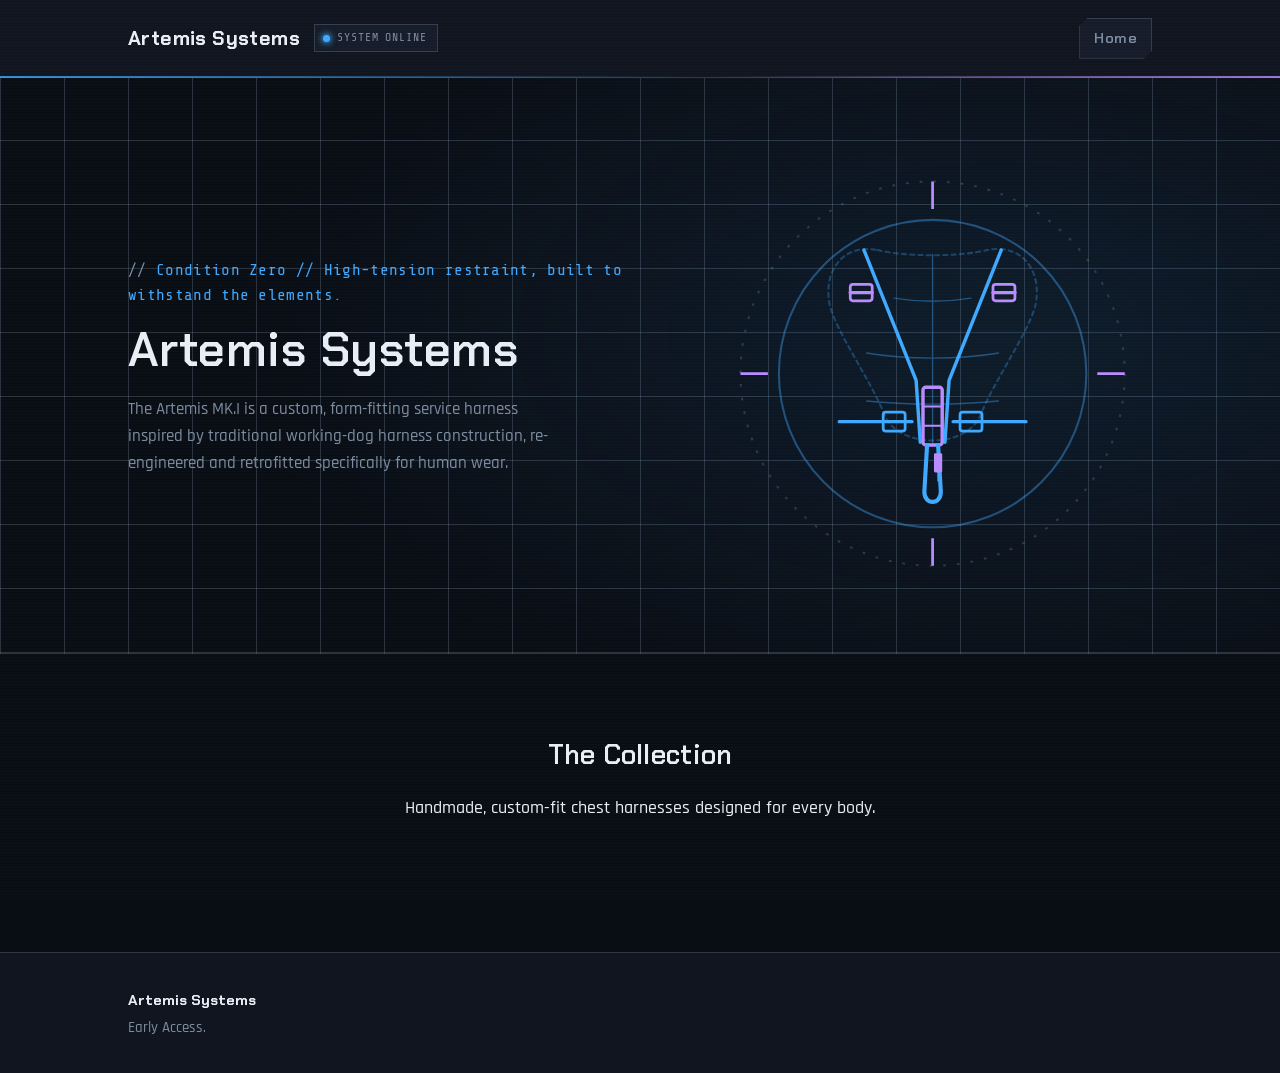
==== home.html @ 8e4c09a4 "Create home.html" ====
<!DOCTYPE html>
<html lang="en">
<head>
<meta charset="UTF-8">
<meta name="viewport" content="width=device-width, initial-scale=1.0">
<title>Artemis Systems</title>
<link rel="stylesheet" href="styles.css">
</head>
<body>

<header class="site-header">
  <div class="wrap">
    <div class="brand-group">
      <a href="index.html" class="brand" data-brand>Artemis Systems</a>
      <span class="status-pill"><span class="dot"></span>SYSTEM ONLINE</span>
    </div>
    <nav class="site-nav">
      <a href="index.html">Home</a>
      <!--<a href="pricing">Pricing</a>-->
      <!--<a href="calendar">Calendar</a>-->
    </nav>
  </div>
</header>

<section class="hero">
  <div class="wrap">
    <div class="hero-text">
      <p class="tagline" id="tagline"></p>
      <h1 id="business-name">Artemis Systems</h1>
      <p class="description" id="description"></p>
      <div class="cta-row">
        <!--<a class="btn primary" href="tel:" id="call-btn">Call now</a>
        <a class="btn secondary" href="pricing.html">See pricing</a>-->
      </div>
    </div>
    <div class="hero-art" id="hero-art"></div>
  </div>
</section>

  <!-- The script reads this block framework and fills the container -->
<section class="product-gallery" id="seasonalGallery">
  <div class="gallery-header">
    <h2 class="gallery-title" id="galleryTitle">The Collection</h2>
    <p class="gallery-subtitle" id="gallerySubtitle">Handmade, custom-fit chest harnesses designed for every body.</p>
  </div>

  <!-- JavaScript injects dynamic items strictly inside this wrapper -->
  <div class="gallery-container" id="galleryContainer"></div>
</section>

<footer class="site-footer">
  <div class="wrap">
    <div class="contact-block">
      <div><strong data-brand>Artemis MK 1</strong></div>
      <!--<div>Phone: <a href="tel:" data-phone></a></div>
      <div>Email: <a href="mailto:" data-email></a></div>
      <div data-address></div>-->
      <div data-hours></div>
    </div>
  </div>
</footer>

<script src="site.js"></script>
<script>
  initSite().then(({ config, season }) => {
    document.getElementById('tagline').textContent = config.business.tagline[season];
    document.getElementById('business-name').textContent = config.business.name;
    document.getElementById('description').textContent = config.business.description[season];
    document.getElementById('hero-art').innerHTML = heroArt(season);

    const callBtn = document.getElementById('call-btn');
    callBtn.href = `tel:${config.business.phone.replace(/[^\d+]/g, '')}`;

    const row = document.getElementById('service-cards');
    row.innerHTML = config.services[season].map(s => `
      <div class="service-card hud-panel">
        <h3>${s.title}</h3>
        <span class="price mono">${s.price}</span>
        <p>${s.blurb}</p>
      </div>
    `).join('');
  });
</script>

</body>
</html>
---- styles.css ----
@import url('https://fonts.googleapis.com/css2?family=Chakra+Petch:wght@400;500;600;700&family=Rajdhani:wght@400;500;600;700&family=Share+Tech+Mono&display=swap');

/* ---------- Base (shared dark HUD surface) ---------- */
:root {
  --bg: #090D14;
  --surface: #10151F;
  --surface-2: #161C29;
  --ink: #E8EEF5;
  --ink-soft: #7C8CA0;
  --line: rgba(140, 160, 185, 0.25);
}

/* ---------- Per-season accent pairs ---------- */
[data-season="spring"] { --accent: #39FF9E; --accent-2: #FF5FA8; }
[data-season="summer"] { --accent: #00E1FF; --accent-2: #FFC300; }
[data-season="autumn"] { --accent: #FF7A29; --accent-2: #FF3860; }
[data-season="winter"] { --accent: #3FA9FF; --accent-2: #B98CFF; }

* { box-sizing: border-box; }
html { scroll-behavior: smooth; }

body {
  margin: 0;
  background: var(--bg);
  color: var(--ink);
  font-family: 'Rajdhani', sans-serif;
  font-size: 18px;
  font-weight: 500;
  line-height: 1.55;
  position: relative;
}

/* faint CRT scanline overlay, purely decorative */
body::before {
  content: "";
  position: fixed;
  inset: 0;
  pointer-events: none;
  z-index: 999;
  background: repeating-linear-gradient(
    to bottom,
    rgba(255, 255, 255, 0.015) 0px,
    rgba(255, 255, 255, 0.015) 1px,
    transparent 1px,
    transparent 3px
  );
}

h1, h2, h3 {
  font-family: 'Chakra Petch', sans-serif;
  font-weight: 600;
  margin: 0 0 0.4em 0;
  color: var(--ink);
  letter-spacing: 0.01em;
}

.mono {
  font-family: 'Share Tech Mono', monospace;
  letter-spacing: 0.04em;
}

a { color: var(--accent); }

.wrap {
  max-width: 1080px;
  margin: 0 auto;
  padding: 0 28px;
}

/* ---------- Header ---------- */
header.site-header {
  position: relative;
  background: var(--surface);
  border-bottom: 1px solid var(--line);
}

header.site-header::after {
  content: "";
  position: absolute;
  left: 0; right: 0; bottom: -1px;
  height: 2px;
  background: linear-gradient(90deg, var(--accent), transparent 55%, var(--accent-2));
  opacity: 0.8;
}

.site-header .wrap {
  display: flex;
  align-items: center;
  justify-content: space-between;
  padding-top: 18px;
  padding-bottom: 18px;
  gap: 24px;
  flex-wrap: wrap;
}

.brand-group { display: flex; align-items: center; gap: 14px; }

.brand {
  font-family: 'Chakra Petch', sans-serif;
  font-size: 1.25rem;
  font-weight: 700;
  color: var(--ink);
  text-decoration: none;
  letter-spacing: 0.02em;
}

.status-pill {
  display: inline-flex;
  align-items: center;
  gap: 7px;
  font-family: 'Share Tech Mono', monospace;
  font-size: 0.72rem;
  color: var(--ink-soft);
  letter-spacing: 0.08em;
  border: 1px solid var(--line);
  padding: 4px 10px 4px 8px;
  background: var(--surface-2);
}

.status-pill .dot {
  width: 7px;
  height: 7px;
  border-radius: 50%;
  background: var(--accent);
  box-shadow: 0 0 6px 1px var(--accent);
  animation: pulse 2.2s ease-in-out infinite;
}

@keyframes pulse {
  0%, 100% { opacity: 1; }
  50% { opacity: 0.35; }
}

nav.site-nav {
  display: flex;
  gap: 8px;
}

nav.site-nav a {
  color: var(--ink-soft);
  text-decoration: none;
  font-family: 'Chakra Petch', sans-serif;
  font-weight: 600;
  font-size: 0.92rem;
  letter-spacing: 0.03em;
  padding: 8px 14px;
  background: var(--surface-2);
  border: 1px solid var(--line);
  clip-path: polygon(8px 0, 100% 0, 100% calc(100% - 8px), calc(100% - 8px) 100%, 0 100%, 0 8px);
}

nav.site-nav a:hover { color: var(--ink); border-color: var(--accent); }

nav.site-nav a[aria-current="page"] {
  color: var(--accent);
  border-color: var(--accent);
  box-shadow: 0 0 10px -2px var(--accent);
}

/* ---------- Hero ---------- */
.hero {
  padding: 76px 0 60px;
  position: relative;
  background:
    radial-gradient(ellipse 60% 70% at 78% 45%, color-mix(in srgb, var(--accent) 10%, transparent), transparent),
    repeating-linear-gradient(0deg, var(--line) 0, var(--line) 1px, transparent 1px, transparent 64px),
    repeating-linear-gradient(90deg, var(--line) 0, var(--line) 1px, transparent 1px, transparent 64px);
  background-blend-mode: normal;
  opacity: 1;
  border-bottom: 1px solid var(--line);
}

.hero .wrap {
  display: grid;
  grid-template-columns: 1.1fr 0.9fr;
  gap: 48px;
  align-items: center;
}

.hero h1 {
  font-size: clamp(2.1rem, 4vw, 3rem);
  line-height: 1.1;
}

.hero .tagline {
  font-family: 'Share Tech Mono', monospace;
  font-size: 1rem;
  color: var(--accent);
  margin-bottom: 16px;
  letter-spacing: 0.02em;
}

.hero .tagline::before { content: "// "; color: var(--ink-soft); }

.hero p.description {
  max-width: 48ch;
  color: var(--ink-soft);
  font-size: 1.08rem;
}

.hero .cta-row {
  margin-top: 28px;
  display: flex;
  gap: 14px;
  flex-wrap: wrap;
}

.btn {
  display: inline-block;
  padding: 12px 26px;
  text-decoration: none;
  font-family: 'Chakra Petch', sans-serif;
  font-weight: 600;
  font-size: 0.95rem;
  letter-spacing: 0.03em;
  border: 1px solid var(--accent);
  clip-path: polygon(10px 0, 100% 0, 100% calc(100% - 10px), calc(100% - 10px) 100%, 0 100%, 0 10px);
}

.btn.primary {
  background: var(--accent);
  color: var(--bg);
}

.btn.secondary {
  background: transparent;
  color: var(--ink);
  border-color: var(--line);
}

.btn.secondary:hover { border-color: var(--accent); color: var(--accent); }

.hero-art {
  aspect-ratio: 1 / 1;
  display: flex;
  align-items: center;
  justify-content: center;
}

.hero-art svg { width: 100%; height: 100%; }

.hud-ring-rotate {
  animation: spin 50s linear infinite;
}

@keyframes spin {
  from { transform: rotate(0deg); }
  to { transform: rotate(360deg); }
}

/* ---------- Section heading ---------- */
.section-head {
  margin-bottom: 28px;
}

.section-head h2 { font-size: 1.6rem; }

/* ---------- HUD panel (shared card frame) ---------- */
.hud-panel {
  position: relative;
  background: var(--surface);
  border: 1px solid var(--line);
  clip-path: polygon(14px 0, 100% 0, 100% calc(100% - 14px), calc(100% - 14px) 100%, 0 100%, 0 14px);
  padding: 26px 24px;
}

.hud-panel::before,
.hud-panel::after {
  content: "";
  position: absolute;
  width: 16px;
  height: 16px;
  pointer-events: none;
}

.hud-panel::before {
  top: -1px; left: -1px;
  border-top: 2px solid var(--accent);
  border-left: 2px solid var(--accent);
}

.hud-panel::after {
  bottom: -1px; right: -1px;
  border-bottom: 2px solid var(--accent);
  border-right: 2px solid var(--accent);
}

/* ---------- Gallery ---------- */
/* Gallery Layout */
.product-gallery {
  padding: 40px 20px;
  max-width: 1200px;
  margin: 0 auto;
}

.gallery-container {
  display: grid;
  /* Automatically adjusts column count based on screen width (minimum 280px per item) */
  grid-template-columns: repeat(auto-fill, minmax(280px, 1fr));
  gap: 20px;
}

/* Gallery Item Container */
.gallery-item {
  position: relative;
  overflow: hidden;
  border-radius: 8px;
  box-shadow: 0 4px 6px rgba(0, 0, 0, 0.1);
  aspect-ratio: 1 / 1; /* Keeps images perfectly square. Change to 3 / 4 for portrait rows */
  background-color: #f9f9f9;
}

/* Image Styles */
.gallery-img {
  width: 100%;
  height: 100%;
  object-fit: cover;
  transition: transform 0.5s ease;
}

/* Hover Overlay Effect */
.gallery-overlay {
  position: absolute;
  top: 0;
  left: 0;
  width: 100%;
  height: 100%;
  background: rgba(0, 0, 0, 0.6); /* Semi-transparent dark background */
  display: flex;
  flex-direction: column;
  justify-content: center;
  align-items: center;
  opacity: 0;
  transition: opacity 0.3s ease;
  padding: 20px;
  box-sizing: border-box;
  text-align: center;
}

/* Typography & Button inside Overlay */
.product-title {
  color: #fff;
  font-size: 1.25rem;
  margin-bottom: 5px;
}

.product-price {
  color: #e0e0e0;
  font-size: 1rem;
  margin-bottom: 15px;
}

.view-btn {
  display: inline-block;
  padding: 8px 16px;
  background-color: #fff;
  color: #333;
  text-decoration: none;
  font-weight: bold;
  border-radius: 4px;
  transition: background-color 0.2s ease, color 0.2s ease;
}

.view-btn:hover {
  background-color: #333;
  color: #fff;
}

/* Interactive Hover States */
.gallery-item:hover .gallery-overlay {
  opacity: 1; /* Reveals the text overlay */
}

.gallery-item:hover .gallery-img {
  transform: scale(1.05); /* Subtle zoom effect on the image */
}

/* ==========================================================================
   DYNAMIC RECONFIGURABLE VARIABLES (Updated via config.json)
   ========================================================================== */
:root {
  --gallery-accent: #ffb7c5;       /* Default Fallback (Spring Blossom Pink) */
  --gallery-text: #ffffff;
  --gallery-overlay-bg: rgba(20, 20, 20, 0.85);
  --gallery-btn-bg: var(--gallery-accent);
  --gallery-btn-text: #ffffff;
}

/* ==========================================================================
   GALLERY ARCHITECTURE & BADGES
   ========================================================================== */
.product-gallery {
  padding: 80px 20px;
  max-width: 1200px;
  margin: 0 auto;
}

.gallery-header {
  text-align: center;
  margin-bottom: 50px;
}

.gallery-container {
  display: grid;
  grid-template-columns: repeat(auto-fill, minmax(280px, 1fr));
  gap: 30px;
}

.gallery-item {
  position: relative;
  overflow: hidden;
  border-radius: 12px;
  aspect-ratio: 1 / 1;
  background-color: #1a1a1a;
  box-shadow: 0 10px 25px -5px rgba(0, 0, 0, 0.15);
}

.gallery-img {
  width: 100%;
  height: 100%;
  object-fit: cover;
  transition: transform 0.6s cubic-bezier(0.16, 1, 0.3, 1);
}

/* Badge Positioning Frame */
.item-badges {
  position: absolute;
  top: 15px;
  left: 15px;
  z-index: 10;
  display: flex;
  flex-direction: column;
  gap: 6px;
  pointer-events: none; /* Allows hover triggers to pass straight through */
}

/* Universal Badge Styling */
.badge {
  padding: 4px 10px;
  font-size: 0.75rem;
  font-weight: 700;
  text-transform: uppercase;
  letter-spacing: 1px;
  border-radius: 4px;
  color: #fff;
  box-shadow: 0 2px 4px rgba(0,0,0,0.2);
}

/* Specific Badge Modifiers hooked into Theme Accent colors */
.badge-stock { background-color: #10b981; } /* Crisp Green */
.badge-type { background-color: #3b82f6; }  /* Royal Blue */
.badge-limited { background-color: var(--gallery-accent); } /* Linked directly to dynamic seasonal accent! */

/* Interactive Hover Popover Overlays */
.gallery-overlay {
  position: absolute;
  top: 0;
  left: 0;
  width: 100%;
  height: 100%;
  background: var(--gallery-overlay-bg);
  display: flex;
  flex-direction: column;
  justify-content: center;
  align-items: center;
  opacity: 0;
  padding: 30px;
  box-sizing: border-box;
  text-align: center;
  transition: opacity 0.4s ease;
  z-index: 5;
}

.product-title {
  color: var(--gallery-text);
  font-size: 1.4rem;
  font-weight: 600;
  margin: 0 0 4px 0;
}

.product-tag {
  color: var(--gallery-accent);
  font-size: 0.85rem;
  font-weight: 700;
  text-transform: uppercase;
  letter-spacing: 1.5px;
  margin: 0 0 8px 0;
}

.product-price {
  color: var(--gallery-text);
  font-size: 1.2rem;
  font-weight: 500;
  margin-bottom: 20px;
  opacity: 0.9;
}

.view-btn {
  display: inline-block;
  padding: 10px 22px;
  background-color: var(--gallery-btn-bg);
  color: var(--gallery-btn-text);
  text-decoration: none;
  font-weight: 600;
  font-size: 0.9rem;
  border-radius: 6px;
  border: 1px solid var(--gallery-accent);
  transition: transform 0.2s ease;
}

.view-btn:hover {
  transform: translateY(-2px);
}

/* Hover Reveals */
.gallery-item:hover .gallery-overlay { opacity: 1; }
.gallery-item:hover .gallery-img { transform: scale(1.06); }


/* ---------- Service cards ---------- */
.services { padding: 8px 0 64px; }

.card-row {
  display: grid;
  grid-template-columns: repeat(3, 1fr);
  gap: 22px;
}

.service-card h3 { font-size: 1.15rem; margin-bottom: 10px; }

.service-card .price {
  font-family: 'Share Tech Mono', monospace;
  font-weight: 400;
  color: var(--accent);
  font-size: 0.85rem;
  display: inline-block;
  margin-bottom: 12px;
  padding: 3px 9px;
  border: 1px solid var(--line);
  background: var(--surface-2);
}

.service-card p {
  color: var(--ink-soft);
  font-size: 0.98rem;
  margin: 0;
}

/* ---------- Footer ---------- */
footer.site-footer {
  border-top: 1px solid var(--line);
  background: var(--surface);
  padding: 36px 0 30px;
}

footer .wrap {
  display: flex;
  justify-content: space-between;
  flex-wrap: wrap;
  gap: 20px;
  font-size: 0.92rem;
  color: var(--ink-soft);
}

footer .contact-block div { margin-bottom: 4px; }
footer .contact-block strong { color: var(--ink); font-family: 'Chakra Petch', sans-serif; }

/* ---------- Pricing page ---------- */
.pricing-section { padding: 56px 0 72px; }

.plan-row {
  display: grid;
  grid-template-columns: repeat(3, 1fr);
  gap: 22px;
}

.plan-card {
  display: flex;
  flex-direction: column;
}

.plan-card.featured {
  border-color: var(--accent);
  box-shadow: 0 0 24px -8px var(--accent);
}

.plan-card .plan-name {
  font-family: 'Share Tech Mono', monospace;
  color: var(--ink-soft);
  font-size: 0.85rem;
  margin-bottom: 10px;
  letter-spacing: 0.04em;
}

.plan-card .plan-price {
  font-family: 'Chakra Petch', sans-serif;
  font-weight: 700;
  font-size: 2.1rem;
  color: var(--ink);
  margin-bottom: 2px;
}

.plan-card .plan-period {
  font-family: 'Share Tech Mono', monospace;
  color: var(--ink-soft);
  font-size: 0.82rem;
  margin-bottom: 18px;
}

.plan-card .plan-details {
  color: var(--ink-soft);
  font-size: 0.98rem;
  flex-grow: 1;
}

.plan-card .badge {
  align-self: flex-start;
  background: var(--accent);
  color: var(--bg);
  font-family: 'Share Tech Mono', monospace;
  font-size: 0.72rem;
  padding: 3px 10px;
  margin-bottom: 14px;
  letter-spacing: 0.04em;
}

/* ---------- Calendar page ---------- */
.calendar-section { padding: 56px 0 72px; }

.month-row {
  display: grid;
  grid-template-columns: repeat(3, 1fr);
  gap: 22px;
}

.month-card h3 {
  font-size: 1.1rem;
  border-bottom: 1px solid var(--line);
  padding-bottom: 12px;
  margin-bottom: 14px;
  color: var(--accent);
}

.month-card ul { margin: 0; padding: 0; list-style: none; }

.month-card li {
  padding: 8px 0;
  border-bottom: 1px dashed var(--line);
  color: var(--ink-soft);
  font-size: 0.98rem;
}

.month-card li::before { content: "› "; color: var(--accent); }
.month-card li:last-child { border-bottom: none; }

/* ---------- Responsive ---------- */
@media (max-width: 780px) {
  .hero .wrap { grid-template-columns: 1fr; }
  .hero-art { max-width: 260px; margin: 0 auto; }
  .card-row, .plan-row, .month-row { grid-template-columns: 1fr; }
  nav.site-nav { gap: 6px; flex-wrap: wrap; }
  footer .wrap { flex-direction: column; }
}

/* ---------- Reduced motion ---------- */
@media (prefers-reduced-motion: reduce) {
  html { scroll-behavior: auto; }
  .status-pill .dot { animation: none; }
  .hud-ring-rotate { animation: none; }
}

/* ---------- Focus visibility ---------- */
a:focus-visible, .btn:focus-visible {
  outline: 2px solid var(--accent);
  outline-offset: 2px;
}
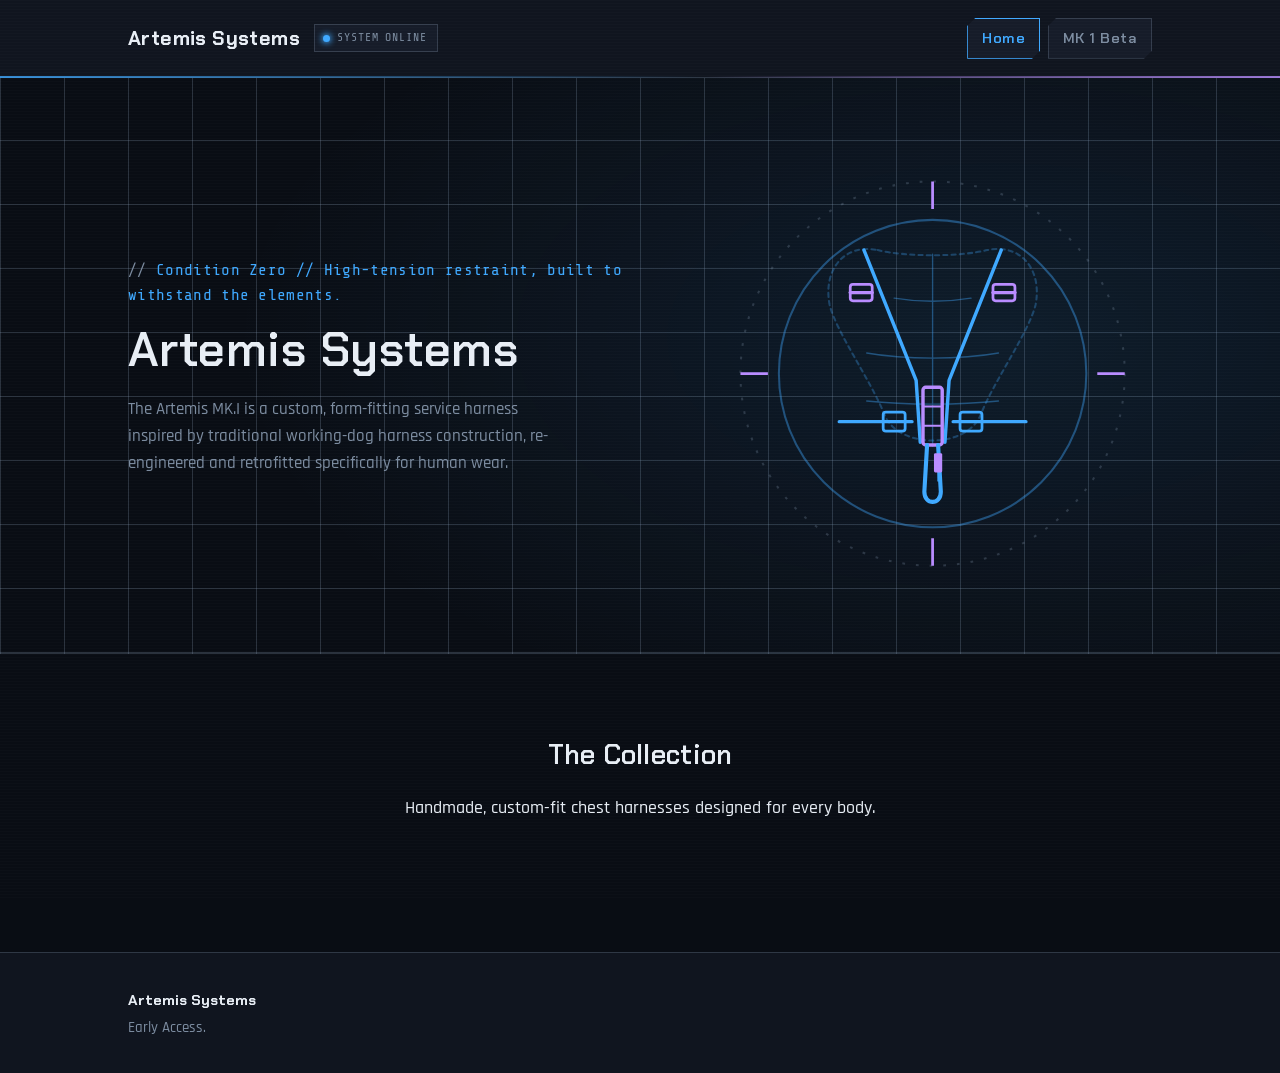
==== commit cab1066d: "Update home.html" ====
--- a/home.html
+++ b/home.html
@@ -11,13 +11,12 @@
 <header class="site-header">
   <div class="wrap">
     <div class="brand-group">
-      <a href="index.html" class="brand" data-brand>Artemis Systems</a>
+      <a href="/home" class="brand" data-brand></a>
       <span class="status-pill"><span class="dot"></span>SYSTEM ONLINE</span>
     </div>
     <nav class="site-nav">
-      <a href="index.html">Home</a>
-      <!--<a href="pricing">Pricing</a>-->
-      <!--<a href="calendar">Calendar</a>-->
+      <a href="/home" class="active" aria-current="page">Home</a>
+      <a href="/mk1">MK 1 Beta</a>
     </nav>
   </div>
 </header>
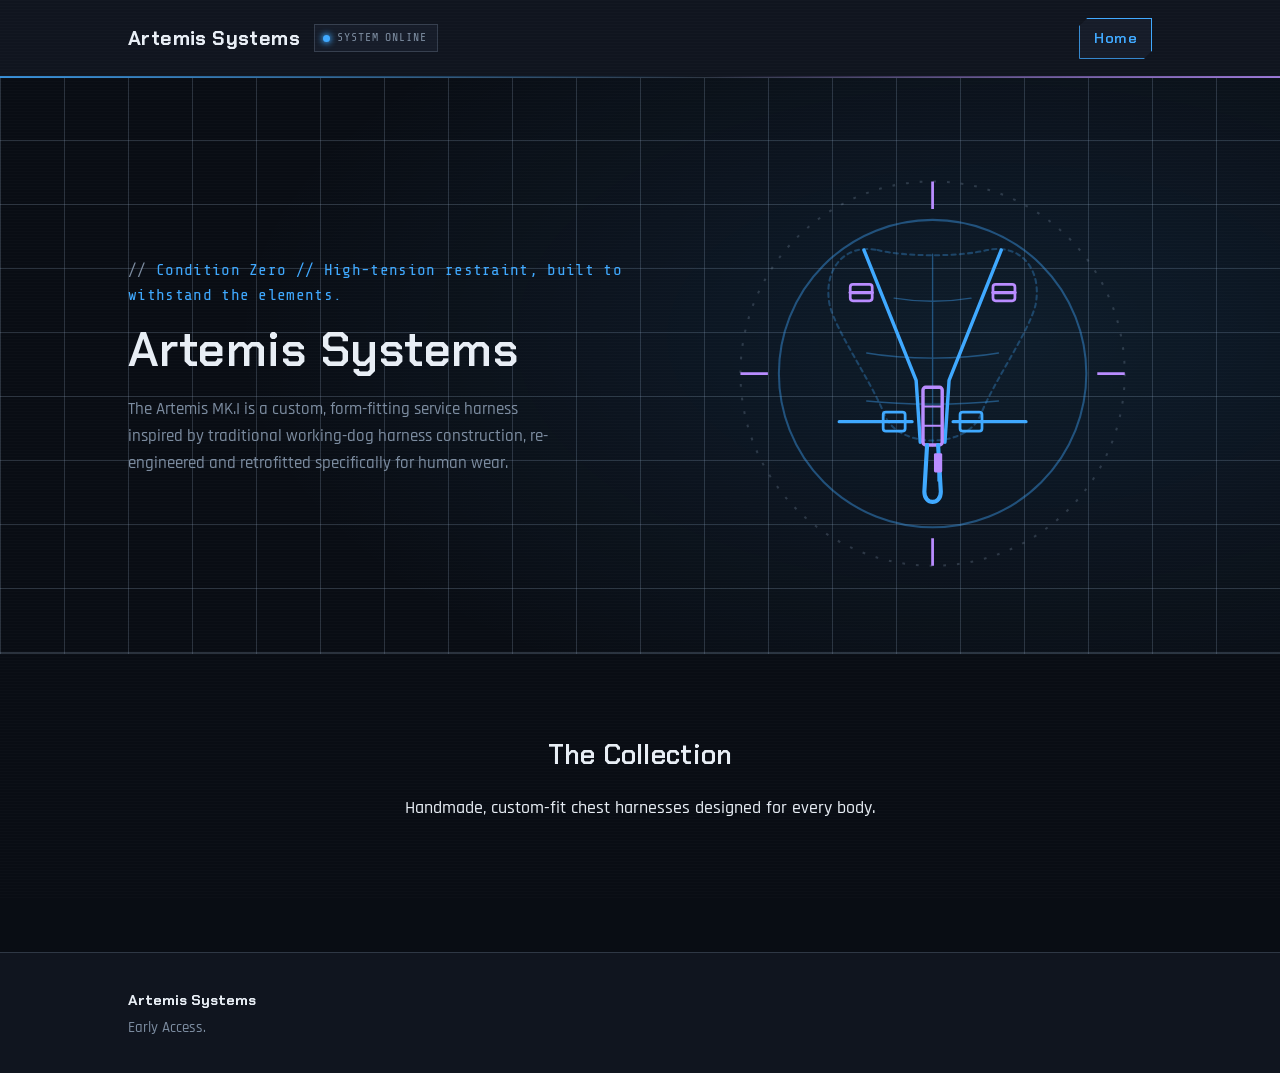
==== commit ab09dd05: "Update home.html" ====
--- a/home.html
+++ b/home.html
@@ -16,7 +16,6 @@
     </div>
     <nav class="site-nav">
       <a href="/home" class="active" aria-current="page">Home</a>
-      <a href="/mk1">MK 1 Beta</a>
     </nav>
   </div>
 </header>
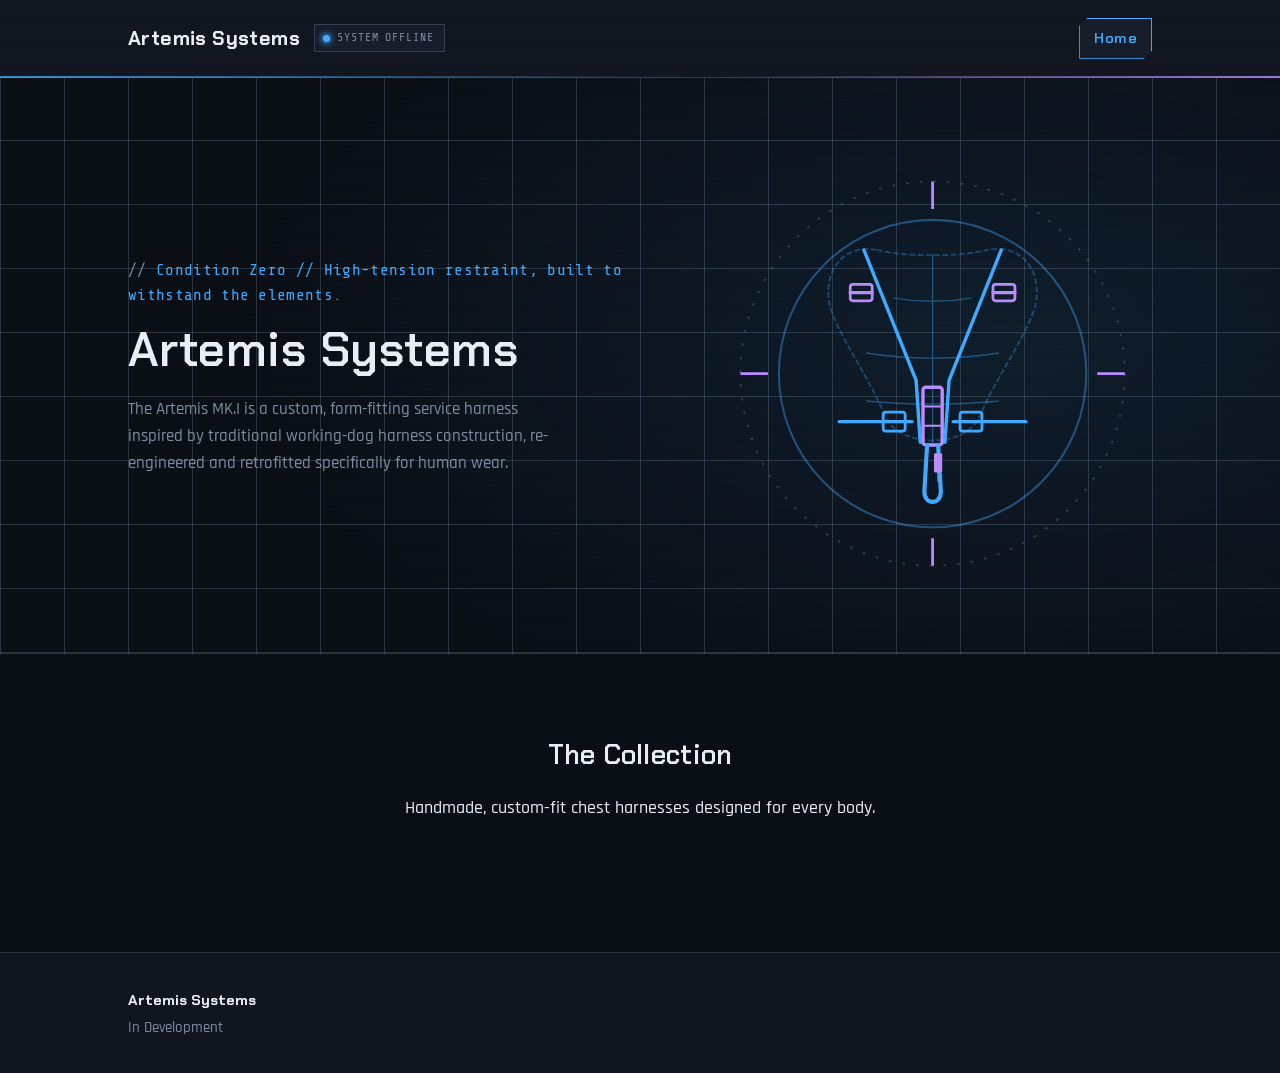
==== commit e085812a: "Update home.html" ====
--- a/home.html
+++ b/home.html
@@ -12,7 +12,7 @@
   <div class="wrap">
     <div class="brand-group">
       <a href="/home" class="brand" data-brand></a>
-      <span class="status-pill"><span class="dot"></span>SYSTEM ONLINE</span>
+      <span class="status-pill"><span class="dot"></span>SYSTEM OFFLINE</span>
     </div>
     <nav class="site-nav">
       <a href="/home" class="active" aria-current="page">Home</a>
--- a/styles.css
+++ b/styles.css
@@ -220,6 +220,9 @@
 .btn.primary {
   background: var(--accent);
   color: var(--bg);
+  display: inline-flex;
+  justify-content: center;
+  align-items: center;
 }
 
 .btn.secondary {
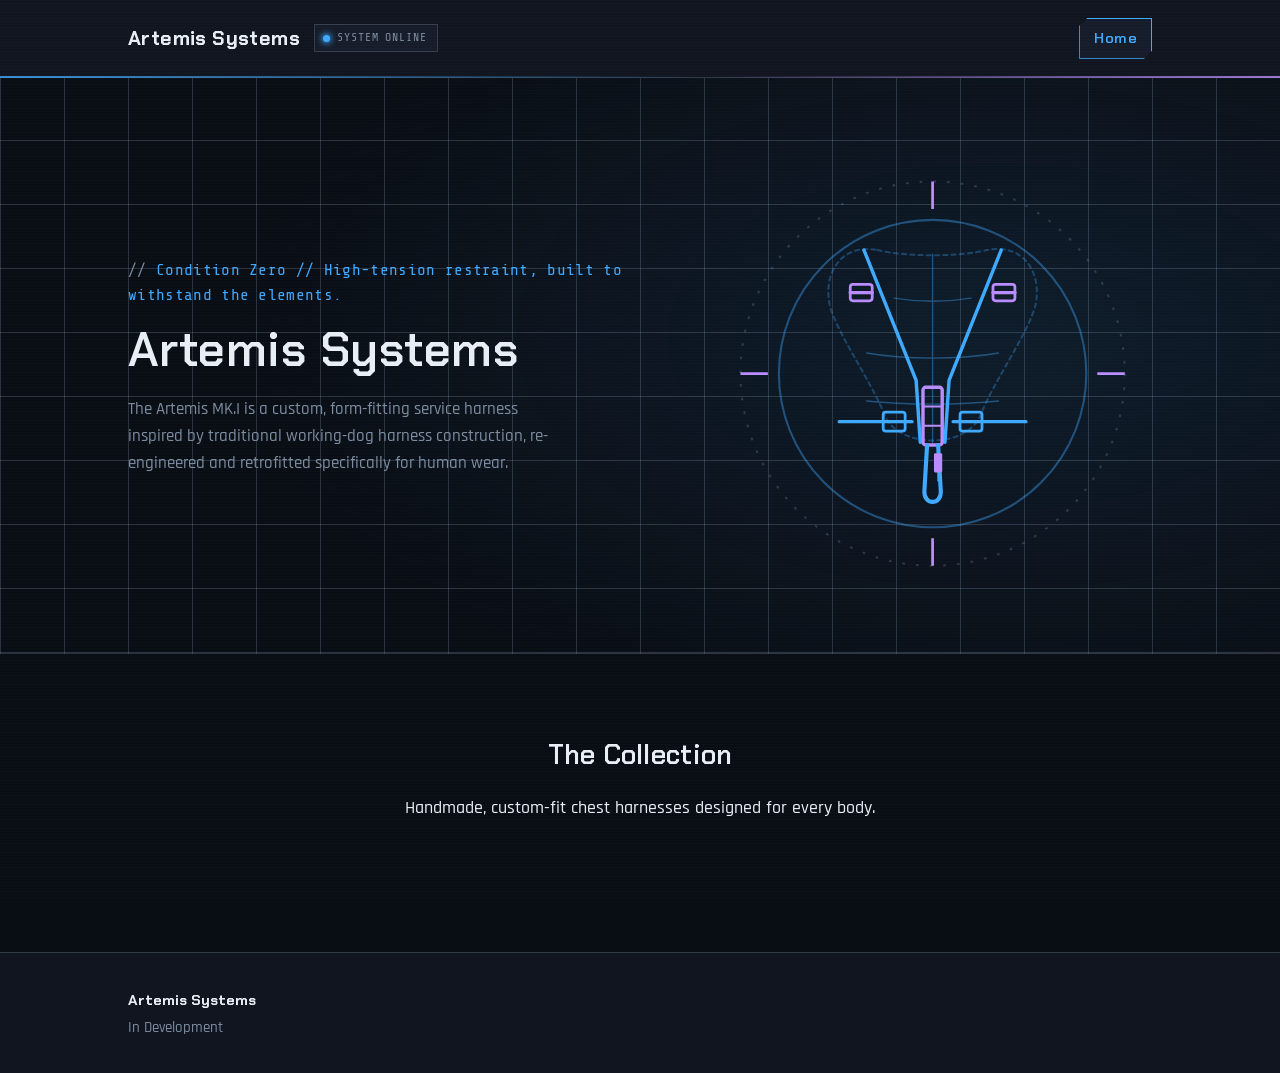
==== commit 943a32f5: "Update home.html" ====
--- a/home.html
+++ b/home.html
@@ -12,7 +12,7 @@
   <div class="wrap">
     <div class="brand-group">
       <a href="/home" class="brand" data-brand></a>
-      <span class="status-pill"><span class="dot"></span>SYSTEM OFFLINE</span>
+      <span class="status-pill"><span class="dot"></span>SYSTEM ONLINE</span>
     </div>
     <nav class="site-nav">
       <a href="/home" class="active" aria-current="page">Home</a>
@@ -24,7 +24,7 @@
   <div class="wrap">
     <div class="hero-text">
       <p class="tagline" id="tagline"></p>
-      <h1 id="business-name">Artemis Systems</h1>
+      <h1 id="business-name"></h1>
       <p class="description" id="description"></p>
       <div class="cta-row">
         <!--<a class="btn primary" href="tel:" id="call-btn">Call now</a>
